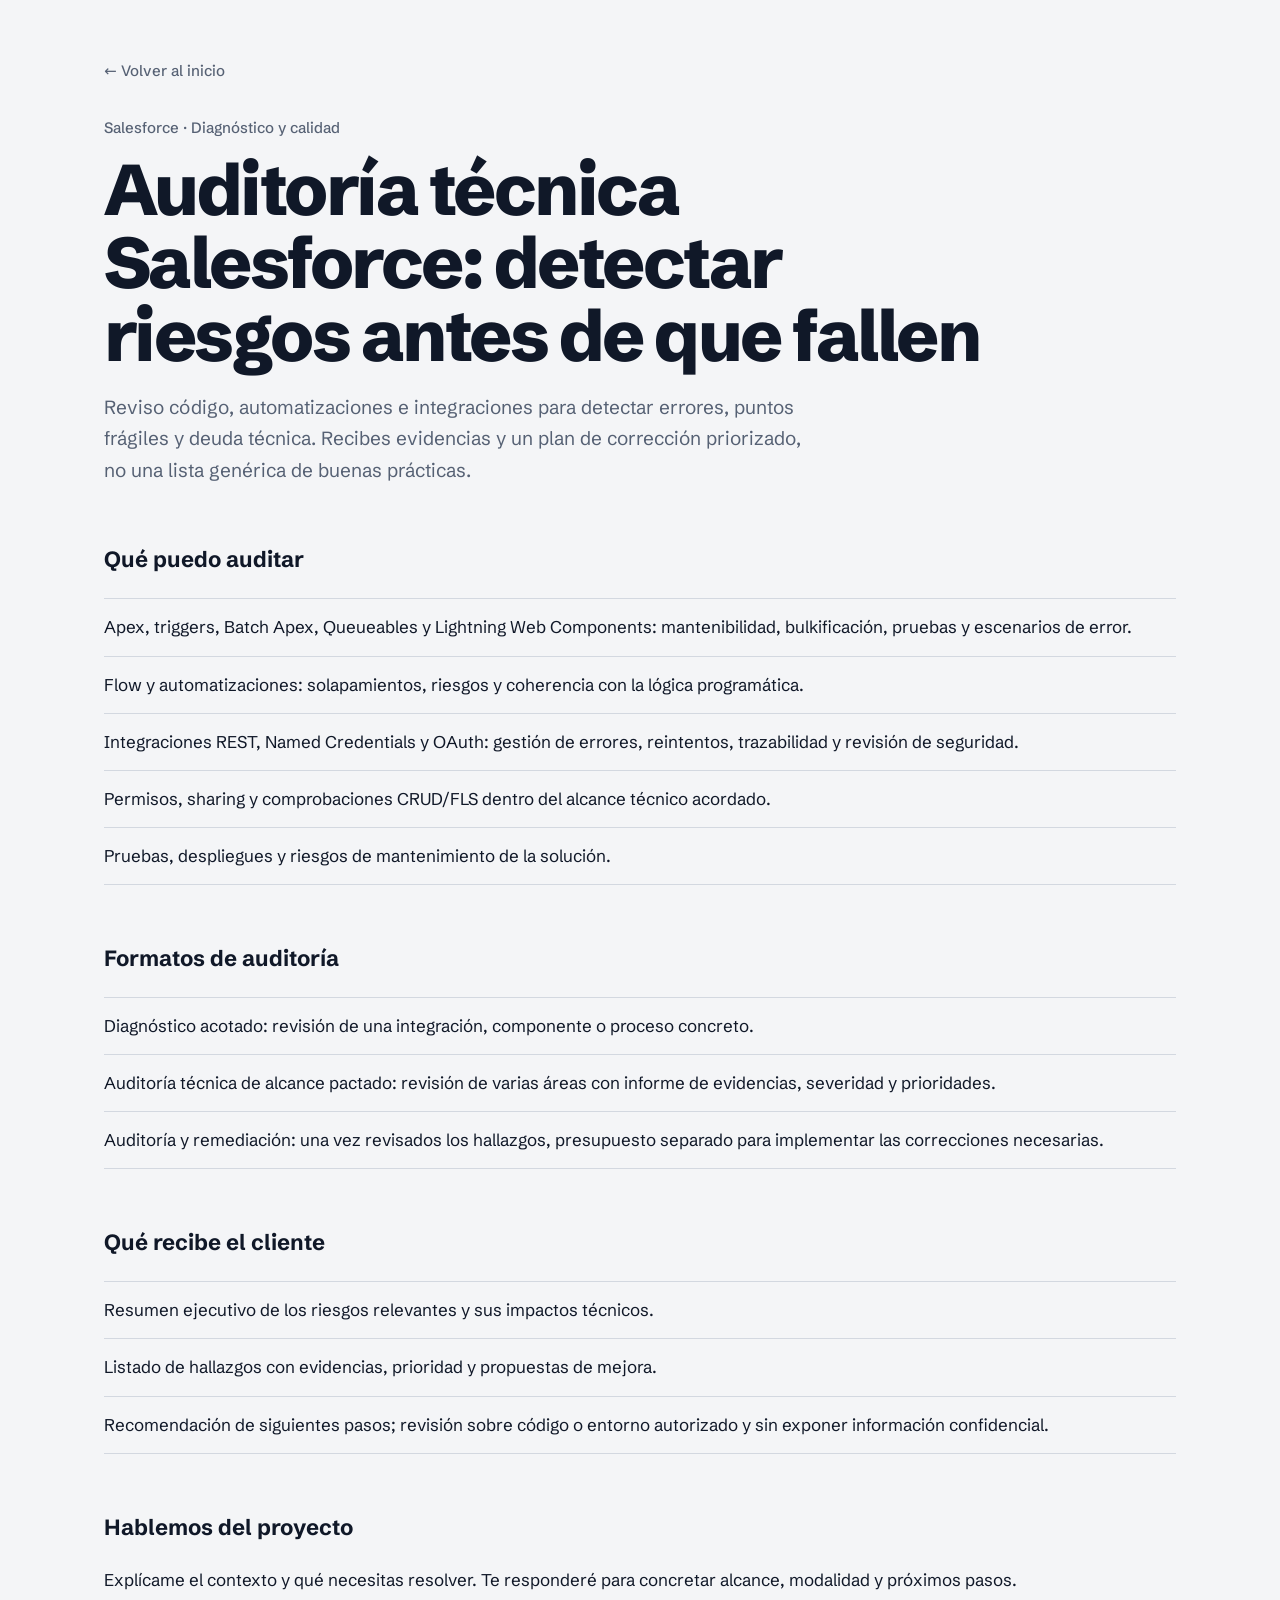
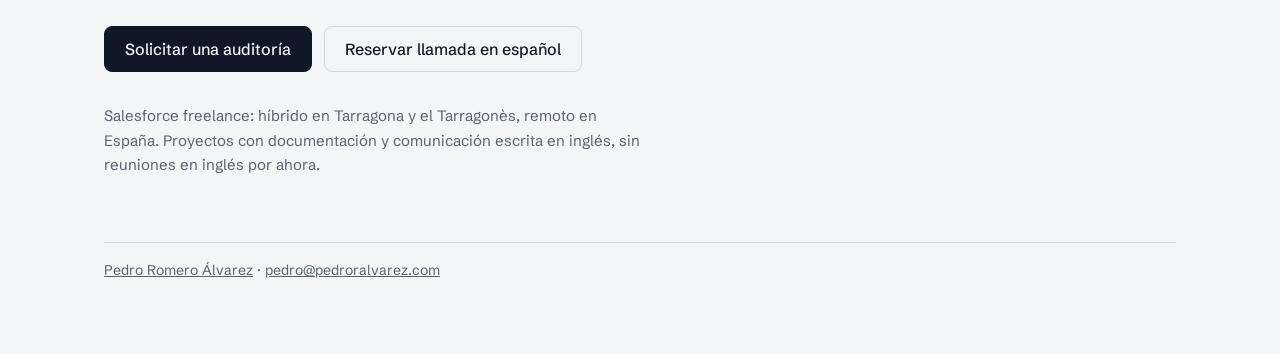
==== public/auditoria-salesforce/index.html @ 7eb6f115 "seo: add targeted service page auditoria-salesforce/" ====
<!doctype html>
<html lang="es">
<head>
  <meta charset="utf-8" />
  <meta name="viewport" content="width=device-width, initial-scale=1" />
  <title>Auditoría técnica Salesforce | Apex, Flow e integraciones | Pedro Romero</title>
  <meta name="description" content="Auditorías técnicas de Salesforce: Apex, LWC, Flow, integraciones, permisos, pruebas y deuda técnica. Informe priorizado y plan de mejora." />
  <meta name="theme-color" content="#f4f5f7" />
  <link rel="icon" href="/favicon.svg" type="image/svg+xml" />
  <link rel="canonical" href="https://www.pedroralvarez.com/auditoria-salesforce/" />
  <meta property="og:type" content="website" />
  <meta property="og:locale" content="es_ES" />
  <meta property="og:title" content="Auditoría técnica Salesforce | Apex, Flow e integraciones | Pedro Romero" />
  <meta property="og:description" content="Auditorías técnicas de Salesforce: Apex, LWC, Flow, integraciones, permisos, pruebas y deuda técnica. Informe priorizado y plan de mejora." />
  <meta property="og:url" content="https://www.pedroralvarez.com/auditoria-salesforce/" />
  <meta property="og:image" content="https://www.pedroralvarez.com/og.png" />
  <meta name="twitter:card" content="summary_large_image" />
  <script type="application/ld+json">
    {"@context":"https://schema.org","@type":"BreadcrumbList","itemListElement":[{"@type":"ListItem","position":1,"name":"Inicio","item":"https://www.pedroralvarez.com/"},{"@type":"ListItem","position":2,"name":"Auditoría técnica Salesforce: detectar riesgos antes de que fallen","item":"https://www.pedroralvarez.com/auditoria-salesforce/"}]}
  </script>
  <script src="../theme.js"></script>
  <link rel="stylesheet" href="../styles.css" />
  <link rel="stylesheet" href="../caso/caso.css" />
</head>
<body>
<a class="skip" href="#main">Saltar al contenido</a>
<main id="main" class="wrap caso" tabindex="-1">
  <a class="caso-back" href="/">← Volver al inicio</a>
  <p class="eyebrow">Salesforce · Diagnóstico y calidad</p>
  <h1>Auditoría técnica Salesforce: detectar riesgos antes de que fallen</h1>
  <p class="lead">Reviso código, automatizaciones e integraciones para detectar errores, puntos frágiles y deuda técnica. Recibes evidencias y un plan de corrección priorizado, no una lista genérica de buenas prácticas.</p>
  <section>
    <h2>Qué puedo auditar</h2>
    <ul>
      <li>Apex, triggers, Batch Apex, Queueables y Lightning Web Components: mantenibilidad, bulkificación, pruebas y escenarios de error.</li>
      <li>Flow y automatizaciones: solapamientos, riesgos y coherencia con la lógica programática.</li>
      <li>Integraciones REST, Named Credentials y OAuth: gestión de errores, reintentos, trazabilidad y revisión de seguridad.</li>
      <li>Permisos, sharing y comprobaciones CRUD/FLS dentro del alcance técnico acordado.</li>
      <li>Pruebas, despliegues y riesgos de mantenimiento de la solución.</li>
    </ul>
  </section>
  <section>
    <h2>Formatos de auditoría</h2>
    <ul>
      <li>Diagnóstico acotado: revisión de una integración, componente o proceso concreto.</li>
      <li>Auditoría técnica de alcance pactado: revisión de varias áreas con informe de evidencias, severidad y prioridades.</li>
      <li>Auditoría y remediación: una vez revisados los hallazgos, presupuesto separado para implementar las correcciones necesarias.</li>
    </ul>
  </section>
  <section>
    <h2>Qué recibe el cliente</h2>
    <ul>
      <li>Resumen ejecutivo de los riesgos relevantes y sus impactos técnicos.</li>
      <li>Listado de hallazgos con evidencias, prioridad y propuestas de mejora.</li>
      <li>Recomendación de siguientes pasos; revisión sobre código o entorno autorizado y sin exponer información confidencial.</li>
    </ul>
  </section>
  <section>
    <h2>Hablemos del proyecto</h2>
    <p>Explícame el contexto y qué necesitas resolver. Te responderé para concretar alcance, modalidad y próximos pasos.</p>
    <div class="actions">
      <a class="btn btn-primary" href="mailto:pedro@pedroralvarez.com?subject=Solicitar%20una%20auditor%C3%ADa">Solicitar una auditoría</a>
      <a class="btn btn-quiet" href="https://cal.com/pedro-romero-alvarez/30min" rel="noopener noreferrer">Reservar llamada en español</a>
    </div>
    <p class="contact-note">Salesforce freelance: híbrido en Tarragona y el Tarragonès, remoto en España. Proyectos con documentación y comunicación escrita en inglés, sin reuniones en inglés por ahora.</p>
  </section>
  <footer><a href="/">Pedro Romero Álvarez</a> · <a href="mailto:pedro@pedroralvarez.com">pedro@pedroralvarez.com</a></footer>
</main>
</body>
</html>
---- public/styles.css ----
@font-face { font-family: 'Schibsted Grotesk'; font-weight: 400; font-display: swap; src: url(assets/fonts/schibsted-grotesk-latin-400-normal.woff2) format('woff2'); }
@font-face { font-family: 'Schibsted Grotesk'; font-weight: 500; font-display: swap; src: url(assets/fonts/schibsted-grotesk-latin-500-normal.woff2) format('woff2'); }
@font-face { font-family: 'Schibsted Grotesk'; font-weight: 700; font-display: swap; src: url(assets/fonts/schibsted-grotesk-latin-700-normal.woff2) format('woff2'); }
@font-face { font-family: 'Schibsted Grotesk'; font-weight: 800; font-display: swap; src: url(assets/fonts/schibsted-grotesk-latin-800-normal.woff2) format('woff2'); }
@font-face { font-family: 'IBM Plex Mono'; font-weight: 400; font-display: swap; src: url(assets/fonts/ibm-plex-mono-latin-400-normal.woff2) format('woff2'); }
@font-face { font-family: 'IBM Plex Mono'; font-weight: 500; font-display: swap; src: url(assets/fonts/ibm-plex-mono-latin-500-normal.woff2) format('woff2'); }
@font-face { font-family: 'Newsreader'; font-style: italic; font-weight: 400; font-display: swap; src: url(assets/fonts/newsreader-latin-400-italic.woff2) format('woff2'); }

/* Casi todo es tinta sobre papel. El color solo aparece como estado: verde resuelto, ámbar en curso, rojo fallo.
   Los registros son paneles oscuros porque son instrumentos, no decoración. La serif cursiva es la voz de Pedro.
   La mono solo aparece donde hay código o registros. Lo que se mueve explica algo. */
:root {
  color-scheme: only light;
  --paper: #f4f5f7;
  --paper-tint: #e9ecf1;
  --surface: #fcfcfd;
  --ink: #101828;
  --ink-soft: #2a3550;
  --graphite: #566174;
  --rule: #d3d8e0;
  --accent: #101828;
  --on-accent: #f4f5f7;
  --ok-ink: #0b7a53;
  --retry-ink: #946200;
  --fault-ink: #c0392b;
  --warm: #ff8a5b;
  --ok: #3fbf8f;
  --retry: #e0a03a;
  --fault: #ef6b5b;
  --log-bg: #0d1117;
  --log-ink: #d9dee5;
  --log-dim: #7d8794;
  --log-rule: #262c35;
  --log-edge: #0d1117;
  --display: 'Schibsted Grotesk', system-ui, sans-serif;
  --mono: 'IBM Plex Mono', ui-monospace, monospace;
  --voz: 'Newsreader', Georgia, serif;
  --ease: cubic-bezier(.2, .7, .2, 1);
  --max: 1120px;
}
/* Modo oscuro: solo si la persona lo elige con el botón (data-theme lo fija theme.js antes de pintar). El claro es el de siempre. */
:root[data-theme="dark"] {
  color-scheme: dark;
  --paper: #141618;
  --paper-tint: #1a1d20;
  --surface: #1c1f23;
  --ink: #eceef1;
  --ink-soft: #cfd3d9;
  --graphite: #a0a7b1;
  --rule: #2e3238;
  --accent: #eceef1;
  --on-accent: #141618;
  --ok-ink: #3fbf8f;
  --retry-ink: #e0a03a;
  --fault-ink: #ef6b5b;
  --log-bg: #0b0c0e;
  --log-edge: #2e3238;
}

/* Bloque invertido: mismas variables, valores cruzados */
.invert { --paper: #101828; --surface: #101828; --ink: #f4f5f7; --ink-soft: #d3d8e0; --graphite: #a9b2c0; --rule: #2a3550; --accent: #f4f5f7; --on-accent: #101828; background: var(--paper); color: var(--ink); }
:root[data-theme="dark"] .invert { --paper: #1f2328; --surface: #1f2328; --rule: #363b42; }

@view-transition { navigation: auto; }

* { box-sizing: border-box; }
html { scroll-behavior: smooth; scroll-padding-top: 72px; }
body { margin: 0; background: var(--paper); color: var(--ink); font: 400 1.0625rem/1.65 var(--display); -webkit-font-smoothing: antialiased; }
img { max-width: 100%; display: block; }
a { color: inherit; }
h1, h2, h3, h4 { margin: 0; font-weight: 700; text-wrap: balance; }
p { margin: 0; text-wrap: pretty; }
::selection { background: var(--accent); color: var(--on-accent); }
.skip { position: absolute; left: 16px; top: -64px; z-index: 20; padding: 10px 16px; border-radius: 8px; background: var(--accent); color: var(--on-accent); font-weight: 500; text-decoration: none; transition: top .2s ease; }
.skip:focus { top: 12px; }
main:focus { outline: none; }
:focus-visible { outline: 2px solid var(--accent); outline-offset: 3px; border-radius: 4px; }
.wrap { max-width: var(--max); margin: 0 auto; padding: 0 24px; }
.voz { font-family: var(--voz); font-style: italic; font-weight: 400; letter-spacing: -0.01em; }

/* Cabecera */
.top { position: sticky; top: 0; z-index: 10; background: color-mix(in srgb, var(--paper) 88%, transparent); backdrop-filter: blur(12px); border-bottom: 1px solid var(--rule); }
.top-inner { display: flex; align-items: center; gap: 12px; height: 64px; position: relative; scroll-target-group: auto; }
.brand { margin-right: auto; }
.theme-toggle { display: inline-grid; place-items: center; width: 36px; height: 36px; padding: 0; border: 1px solid var(--rule); border-radius: 8px; background: none; color: var(--ink); cursor: pointer; transition: border-color .2s ease; }
.theme-toggle:hover { border-color: var(--ink); }
.theme-toggle svg { width: 18px; height: 18px; }
.theme-toggle .moon, [data-theme-now="dark"] .theme-toggle .sun { display: block; }
.theme-toggle .sun, [data-theme-now="dark"] .theme-toggle .moon { display: none; }
.brand { font-weight: 800; letter-spacing: -0.02em; text-decoration: none; font-size: 1.125rem; }
.menu-toggle { font: 500 .875rem var(--display); background: none; border: 1px solid var(--rule); border-radius: 6px; padding: 6px 12px; color: var(--ink); cursor: pointer; }
.nav { display: none; }
.nav.open { display: flex; flex-direction: column; position: absolute; top: 64px; left: 16px; right: 16px; padding: 8px 16px; background: var(--paper); border: 1px solid var(--rule); border-radius: 8px; transition: opacity .2s ease, translate .2s ease; }
@starting-style { .nav.open { opacity: 0; translate: 0 -8px; } }
.nav a { padding: 12px 0; text-decoration: none; color: var(--graphite); font-size: .9375rem; transition: color .2s ease; }
.nav a:hover, .nav a:target-current { color: var(--ink); }
.nav a.nav-cta { color: var(--ink); font-weight: 500; }
@media (min-width: 860px) {
  .menu-toggle { display: none; }
  .nav { order: 1; }
  .theme-toggle { order: 2; }
  .nav, .nav.open { display: flex; flex-direction: row; gap: 32px; position: static; padding: 0; border: 0; background: none; }
  .nav a { padding: 0; position: relative; }
  .nav a::after { content: ''; position: absolute; left: 0; right: 0; bottom: -6px; height: 2px; background: var(--accent); transform: scaleX(0); transform-origin: left; transition: transform .25s var(--ease); }
  .nav a:hover::after, .nav a:focus-visible::after, .nav a:target-current::after { transform: scaleX(1); }
  .nav { align-items: center; }
  .nav a.nav-cta { padding: 8px 14px; border-radius: 8px; background: var(--accent); color: var(--on-accent); transition: background-color .2s ease; }
  .nav a.nav-cta:hover { background: var(--ink-soft); }
  .nav a.nav-cta::after { display: none; }
}

/* Hero */
.hero { padding: 88px 0 48px; }
.hero-grid { display: grid; gap: 48px; align-items: center; }
@media (min-width: 960px) { .hero-grid { grid-template-columns: 1.05fr 1fr; gap: 64px; } }
h1 { font-size: clamp(2.5rem, 5.6vw, 4.5rem); line-height: 1.02; letter-spacing: -0.035em; font-weight: 800; }
/* El subrayado ondulado es el de un error. Nace rojo y pasa a verde cuando el registro de al lado se recupera. */
h1 .voz { display: inline-block; font-size: 1.06em; text-decoration: underline wavy var(--ok-ink); text-decoration-thickness: .055em; text-underline-offset: .14em; text-decoration-skip-ink: none; animation: mend .6s ease 3.5s both; }
@keyframes mend { from { text-decoration-color: var(--fault-ink); } }
.hero-intro { display: flex; gap: 16px; align-items: center; margin-top: 24px; }
.hero-photo { flex: none; width: 76px; height: 76px; border-radius: 50%; object-fit: cover; object-position: 50% 22%; }
.hero-intro .lead { margin-top: 0; }
@media (max-width: 480px) { .hero-intro { flex-direction: column; align-items: flex-start; } }
.lead { margin-top: 24px; max-width: 46ch; font-size: 1.1875rem; color: var(--graphite); }
.actions { display: flex; flex-wrap: wrap; gap: 12px; margin-top: 32px; }
.btn { display: inline-flex; align-items: center; padding: 12px 20px; border-radius: 8px; font: 500 1rem var(--display); text-decoration: none; cursor: pointer; border: 1px solid var(--rule); background: none; color: var(--ink); transition: background-color .2s ease, border-color .2s ease, color .2s ease, transform .15s ease; }
.btn:active { transform: scale(.97); }
.btn-primary { background: var(--accent); border-color: var(--accent); color: var(--on-accent); }
.btn-primary:hover { background: var(--ink-soft); border-color: var(--ink-soft); }
.btn-quiet:hover { border-color: var(--ink); }
.hero-links { margin-top: 16px; color: var(--graphite); font-size: .9375rem; }
.hero-links a { color: var(--ink); text-underline-offset: 4px; }
.hero-links a:hover { text-decoration-thickness: 2px; }
.disponibilidad { margin-top: 24px; font-size: .9375rem; color: var(--ink); }
.hero-meta { margin-top: 64px; padding-top: 16px; border-top: 1px solid var(--rule); font-size: .875rem; color: var(--graphite); }

/* Registro (elemento firma) */
.log { margin: 0; background: var(--log-bg); color: var(--log-ink); border: 1px solid var(--log-edge); border-radius: 12px; font: 400 .8125rem/1.5 var(--mono); overflow: hidden; }
.log-head { display: flex; justify-content: space-between; padding: 12px 16px; border-bottom: 1px solid var(--log-rule); color: var(--log-dim); }
.log-lines { list-style: none; margin: 0; padding: 16px; display: grid; gap: 8px; }
.log-lines::after { content: ''; width: .6em; height: 1.1em; margin-left: 8px; background: var(--log-dim); animation: blink 1s steps(1) infinite; }
.log-lines li { position: relative; display: grid; grid-template-columns: auto 1fr auto; column-gap: 12px; row-gap: 2px; padding: 8px; border-radius: 6px; }
.log-lines li:nth-child(2) { --i: 1; }
.log-lines li:nth-child(3) { --i: 2; }
.log-lines li:nth-child(4) { --i: 3; }
.log-lines li:nth-child(5) { --i: 4; }
.log-lines li:nth-child(6) { --i: 5; }
.log-lines li:nth-child(7) { --i: 6; }
.log-lines li:nth-child(8) { --i: 7; }
.log-lines li::before { content: ''; position: absolute; inset: 0; border-radius: 6px; opacity: 0; pointer-events: none; }
.log-lines .f-ok::before { background: color-mix(in srgb, var(--ok) 16%, transparent); }
.log-lines .f-fault::before { background: color-mix(in srgb, var(--fault) 16%, transparent); }
.log-lines .f-ok { box-shadow: inset 2px 0 var(--ok); }
.log-lines .f-fault { box-shadow: inset 2px 0 var(--fault); }
.log-lines time { color: var(--log-dim); }
.log-lines code { font: inherit; overflow: hidden; text-overflow: ellipsis; white-space: nowrap; }
.log-lines b { font-weight: 500; }
.log-lines span { grid-column: 2 / -1; color: var(--log-dim); }
.log-lines .log-sep { display: block; padding: 8px 8px 0; color: var(--log-ink); font-weight: 500; }
.log-lines .log-sep:not(:first-child) { margin-top: 8px; padding-top: 16px; border-top: 1px solid var(--log-rule); border-radius: 0; }
.s2 { color: var(--ok); }
.s3 { color: var(--retry); }
.s5 { color: var(--fault); }
@keyframes line { from { opacity: 0; translate: 0 6px; } }
@keyframes flash { from { opacity: 1; } to { opacity: 0; } }
@keyframes blink { 50%, 100% { opacity: 0; } }

/* Registro del hero: las líneas entran al cargar. Tras la primera pulsación el JS marca la lista como viva y solo se anima la línea nueva. */
#registro li { view-transition-name: match-element; view-transition-class: logline; animation: line .45s var(--ease) both; animation-delay: calc(400ms + var(--i, 0) * 700ms); }
#registro .f-ok::before, #registro .f-fault::before { animation: flash .65s ease-out both; animation-delay: calc(400ms + var(--i, 0) * 700ms); }
#registro.live li, #registro.live li::before { animation: none; }
#registro.live .fresh::before { animation: flash .65s ease-out both; }
#registro.live.no-vt .fresh { animation: line .45s var(--ease) both; }
::view-transition-group(.logline) { animation-duration: .35s; animation-timing-function: var(--ease); }
.log-foot { display: grid; gap: 12px; padding: 14px 16px 16px; border-top: 1px solid var(--log-rule); }
.log-tally { color: var(--log-dim); }
.log-tally b { display: inline-block; color: var(--log-ink); font-weight: 500; }
.log-tally b.bump { animation: bump .35s var(--ease); }
@keyframes bump { 40% { transform: scale(1.5); } }
.log-actions { display: flex; flex-wrap: wrap; gap: 8px; }
.log-btn { font: 500 .8125rem var(--mono); color: var(--log-ink); background: color-mix(in srgb, var(--log-ink) 6%, transparent); border: 1px solid var(--log-rule); border-radius: 6px; padding: 8px 12px; cursor: pointer; transition: border-color .2s ease, background-color .2s ease, transform .15s ease; }
.log-btn::before { content: '\25B8'; margin-right: 8px; color: var(--ok); }
.log-btn-fault::before { color: var(--fault); }
.log-btn:hover { border-color: var(--log-dim); background: color-mix(in srgb, var(--log-ink) 10%, transparent); }
.log-btn:active { transform: scale(.97); }
.log-btn[aria-disabled='true'] { opacity: .5; cursor: progress; }
.log-hint { color: var(--log-dim); font-size: .75rem; }

/* Bloques */
.block { padding: 96px 0; }
.block-tint { background: var(--paper-tint); }
.block-head { display: flex; flex-wrap: wrap; justify-content: space-between; align-items: baseline; gap: 16px; margin-bottom: 40px; }
.block-head .say { margin-bottom: 0; }
.say { font-size: clamp(1.875rem, 4vw, 3rem); line-height: 1.08; letter-spacing: -0.03em; font-weight: 800; margin-bottom: 40px; max-width: 24ch; }
h3 { font-size: 1.5rem; line-height: 1.2; letter-spacing: -0.02em; }

/* Servicios desplegables */
.svc-list { display: grid; gap: 12px; }
.svc { border: 1px solid var(--rule); border-radius: 12px; background: var(--surface); transition: border-color .25s ease; }
.svc[open] { border-color: var(--ink); }
.svc summary { list-style: none; cursor: pointer; display: grid; grid-template-columns: 1fr auto; gap: 4px 16px; align-items: baseline; padding: 20px 24px; font-weight: 700; font-size: 1.125rem; border-radius: 12px; }
.svc summary span { grid-column: 1; justify-self: start; }
.svc summary::-webkit-details-marker { display: none; }
.svc summary::after { content: '+'; grid-column: 2; grid-row: 1; font: 500 1.25rem var(--mono); color: var(--accent); transition: transform .25s var(--ease); }
.svc[open] summary::after { transform: rotate(45deg); }
.svc-sub { font-size: .9375rem; font-weight: 400; color: var(--graphite); }
.svc-body { padding: 0 24px 20px; display: grid; gap: 12px; }
.svc[open] .svc-body { animation: unfold .35s var(--ease) both; }
@keyframes unfold { from { opacity: 0; transform: translateY(-6px); } }
.svc-body p { max-width: 65ch; color: var(--graphite); }
.svc-body strong { color: var(--ink); }
.svc-body p:last-child { padding-left: 12px; border-left: 2px solid var(--ink); }
.svc summary .tag-soon { font-size: .8125rem; font-weight: 500; color: var(--retry-ink); border: 1px solid currentColor; border-radius: 999px; padding: 1px 10px; }

/* Trabajo: dos proyectos, cada uno con sus problemas */
.proj + .proj { margin-top: 72px; }
.proj-head { display: grid; gap: 12px; max-width: 68ch; margin-bottom: 24px; }
.proj-head h3 { font-size: clamp(1.5rem, 2.6vw, 1.875rem); }
.proj-head p { color: var(--graphite); }
.proj-steps { margin: 0; padding-left: 1.4em; display: grid; gap: 6px; color: var(--ink); }
.proj-steps li::marker { font-weight: 700; }
.case { display: grid; gap: 16px; padding: 32px 0; border-top: 1px solid var(--rule); }
.case:last-child { border-bottom: 1px solid var(--rule); }
@media (min-width: 860px) { .case { grid-template-columns: 240px 1fr; gap: 48px; } }
.case-tag { font: 400 .8125rem/1.6 var(--mono); color: var(--graphite); padding-top: 4px; }
.case-intro { margin-top: 8px; color: var(--graphite); max-width: 68ch; }
.case h4 { font-size: 1.3125rem; line-height: 1.25; letter-spacing: -0.015em; }
.case-steps { display: grid; gap: 16px; margin: 20px 0 0; }
@media (min-width: 860px) { .case-steps { grid-template-columns: repeat(3, 1fr); gap: 32px; } }
.case-steps dt { font-size: .875rem; font-weight: 500; color: var(--graphite); margin-bottom: 4px; }
.case-steps dd { margin: 0; font-size: 1rem; }
.case-steps div:last-child dd { color: var(--ok-ink); font-weight: 500; }

/* Antes y después de cada caso: un <details> nativo. Al abrirlo, el registro se reproduce línea a línea solo con CSS. */
.replay { margin-top: 24px; }
.replay summary { list-style: none; display: inline-flex; align-items: center; gap: 10px; cursor: pointer; padding: 8px 14px; border: 1px solid var(--rule); border-radius: 8px; font-size: .9375rem; font-weight: 500; transition: border-color .2s ease; }
.replay summary::-webkit-details-marker { display: none; }
.replay summary::before { content: '\25B8'; font: 400 .8125rem var(--mono); color: var(--accent); transition: transform .25s var(--ease); }
.replay[open] summary::before { transform: rotate(90deg); }
.replay summary:hover { border-color: var(--ink); }
.replay .log { margin-top: 16px; max-width: 640px; }
.replay .log-lines code { white-space: normal; }
.replay[open] .log-lines li { animation: line .45s var(--ease) both; animation-delay: calc(150ms + var(--i, 0) * 450ms); }
.replay[open] .f-ok::before, .replay[open] .f-fault::before { animation: flash .65s ease-out both; animation-delay: calc(150ms + var(--i, 0) * 450ms); }

/* Cómo trabajo */
.rules { display: grid; gap: 32px 48px; }
@media (min-width: 760px) { .rules { grid-template-columns: repeat(2, 1fr); } }
.rule { padding-top: 20px; border-top: 1px solid var(--rule); display: grid; gap: 8px; align-content: start; }
.rule h3 { font-size: 1.25rem; }
.rule p { color: var(--graphite); max-width: 48ch; }

/* Método: cada paso acaba en algo que el cliente recibe */
.method { list-style: none; margin: 0; padding: 0; counter-reset: paso; }
.step { counter-increment: paso; display: grid; grid-template-columns: 2.25rem 1fr; gap: 6px 16px; padding: 24px 0; border-top: 1px solid var(--rule); }
.step:last-child { border-bottom: 1px solid var(--rule); }
.step::before { content: counter(paso); grid-row: 1 / span 3; font-size: 1.5rem; font-weight: 800; line-height: 1.2; }
.step h3 { font-size: 1.25rem; }
.step p { color: var(--graphite); max-width: 60ch; }
.step .step-out { color: var(--ink); }
.step .step-out b { color: var(--ok-ink); font-weight: 700; }
@media (min-width: 860px) {
  .step { grid-template-columns: 2.5rem minmax(0, 1fr) minmax(0, 1fr); column-gap: 32px; }
  .step::before { grid-row: 1 / span 2; }
  .step h3 { grid-column: 2; }
  .step p { grid-column: 2; }
  .step .step-out { grid-column: 3; grid-row: 1 / span 2; align-self: center; padding-left: 16px; border-left: 2px solid var(--ok-ink); }
}

/* Portfolio */
.filters { display: flex; gap: 8px; }
.chip { font: 500 .875rem var(--display); padding: 6px 14px; border-radius: 999px; border: 1px solid var(--rule); background: none; color: var(--graphite); cursor: pointer; transition: color .2s ease, border-color .2s ease, background-color .2s ease; }
.chip:hover { color: var(--ink); border-color: var(--ink); }
.chip.is-active { background: var(--accent); color: var(--on-accent); border-color: var(--accent); }
.projects { display: grid; }
.project { display: grid; gap: 12px; padding: 32px 0; border-top: 1px solid var(--rule); view-transition-name: match-element; }
.project:last-child { border-bottom: 1px solid var(--rule); }
@media (min-width: 860px) {
  .project { grid-template-columns: 240px 1fr; column-gap: 48px; }
  .project > * { grid-column: 2; }
  .project .project-state { grid-column: 1; grid-row: 1 / span 6; padding-top: 4px; }
}
.project[hidden] { display: none; }
.project p { color: var(--graphite); max-width: 64ch; }
.project .project-state { font-size: .875rem; font-weight: 500; color: var(--retry-ink); }
.project .project-state.is-live { color: var(--ok-ink); }
.vt-candidaturas { view-transition-name: caso-candidaturas; }
.stack { font: 400 .8125rem var(--mono); margin-top: 8px; }
.links { display: flex; flex-wrap: wrap; gap: 16px; margin-top: 4px; }
.project .links a { color: var(--ink); font-weight: 500; text-underline-offset: 4px; }
.project .links a:hover { text-decoration-thickness: 2px; }
.project-shot { width: 100%; max-width: 520px; height: auto; border: 1px solid var(--rule); border-radius: 8px; }
::view-transition-group(*) { animation-duration: .3s; }

/* Sobre mí: registro personal, tono cálido */
.about { display: grid; gap: 48px; align-items: start; }
@media (min-width: 860px) { .about { grid-template-columns: 360px 1fr; gap: 64px; } }
.about-side { display: grid; gap: 24px; max-width: 360px; }
.about-photo { width: 100%; height: auto; aspect-ratio: 4 / 5; object-fit: cover; border-radius: 12px; }
.log-warm { border-color: color-mix(in srgb, var(--warm) 30%, var(--log-rule)); }
.log-warm .log-head span:first-child { color: var(--warm); }
.now-lines { list-style: none; margin: 0; padding: 16px; display: grid; gap: 10px; }
.now-lines li { display: grid; grid-template-columns: 6.5em 1fr; gap: 12px; }
.now-lines .k { color: var(--warm); }
.about-text { max-width: 60ch; display: grid; gap: 16px; }
.about-lead { font-size: clamp(1.75rem, 3.2vw, 2.5rem); line-height: 1.15; margin-bottom: 8px; }
.about-text > p { color: var(--graphite); }
.experiencia { margin-top: 32px; }
.experiencia h3 { font-size: 1rem; font-weight: 500; letter-spacing: 0; color: var(--graphite); margin-bottom: 12px; }
.experiencia ul { list-style: none; margin: 0; padding: 0; border-top: 1px solid var(--rule); }
.experiencia li { padding: 14px 0; border-bottom: 1px solid var(--rule); display: grid; gap: 4px; }
.experiencia li span { color: var(--graphite); font-size: .9375rem; }

/* Certificaciones, dentro de Sobre mí */
.certs-block { margin-top: 32px; }
.certs-block h3 { font-size: 1rem; font-weight: 500; letter-spacing: 0; color: var(--graphite); margin-bottom: 12px; }
.certs { list-style: none; margin: 0; padding: 0; display: grid; gap: 0 48px; }
@media (min-width: 760px) { .certs { grid-template-columns: repeat(2, 1fr); } }
.certs li { padding: 12px 0; border-bottom: 1px solid var(--rule); font-weight: 500; }
.certs .cert-main { grid-column: 1 / -1; font-size: clamp(1.25rem, 2.2vw, 1.5rem); font-weight: 700; letter-spacing: -0.02em; padding: 0 0 16px; border-bottom: 2px solid var(--accent); }

/* Contacto */
.contact-mail { display: inline-block; font-size: clamp(1.25rem, 6.2vw, 4.5rem); font-weight: 800; letter-spacing: -0.035em; line-height: 1.05; text-decoration: none; overflow-wrap: anywhere; background: linear-gradient(var(--accent), var(--accent)) 0 100% / 0 3px no-repeat; transition: background-size .35s ease; }
.contact-mail:hover { background-size: 100% 3px; }
.steps { list-style: none; margin: 56px 0 0; padding: 0; display: grid; gap: 24px; counter-reset: paso; }
@media (min-width: 760px) { .steps { grid-template-columns: repeat(3, 1fr); gap: 32px; } }
.steps li { counter-increment: paso; padding-top: 16px; border-top: 1px solid var(--rule); color: var(--graphite); }
.steps li::before { content: counter(paso) '.'; display: block; margin-bottom: 8px; font-weight: 700; color: var(--ink); }
.contact-note { margin-top: 32px; color: var(--graphite); max-width: 60ch; font-size: .9375rem; }

.foot { padding: 32px 0; border-top: 1px solid var(--rule); font-size: .875rem; color: var(--graphite); }
.foot-inner { display: flex; flex-wrap: wrap; gap: 8px 24px; justify-content: space-between; }
.foot-links { display: flex; gap: 16px; }
.foot a:hover { color: var(--ink); }

/* Página 404 */
.notfound { min-height: 100vh; display: grid; align-content: center; gap: 24px; padding-top: 48px; padding-bottom: 48px; }
.notfound .log { max-width: 520px; }
.notfound .lead { margin-top: 0; }
.notfound .actions { margin-top: 8px; }

@media (prefers-reduced-motion: reduce) {
  html { scroll-behavior: auto; }
  *, ::before, ::after { animation: none !important; transition: none !important; }
  ::view-transition-group(*), ::view-transition-old(*), ::view-transition-new(*) { animation: none !important; }
}
@media (prefers-reduced-motion: reduce) { @view-transition { navigation: none; } }
---- public/caso/caso.css ----
/* Estilos de las páginas de caso. Van en fichero porque la CSP no admite <style> en línea. */
.caso { padding-top: 56px; padding-bottom: 72px; }
.caso-back { font-size: .9375rem; font-weight: 500; color: var(--graphite); text-decoration: none; }
.caso-back:hover { color: var(--accent); }
.caso .eyebrow { font-size: .9375rem; font-weight: 500; color: var(--graphite); margin: 32px 0 12px; }
.caso h1 { margin-bottom: 20px; }
.caso .lead { font-size: 1.1875rem; color: var(--graphite); max-width: 60ch; margin: 0 0 8px; }
.caso h2 { font-size: 1.375rem; margin: 56px 0 20px; }
.caso figure { margin: 32px 0 0; }
.caso figure img { display: block; width: 100%; height: auto; border: 1px solid var(--rule); border-radius: 8px; background: var(--paper-tint); }
.caso figcaption { font-size: .9375rem; color: var(--graphite); margin-top: 10px; max-width: 65ch; }
.caso ol { list-style: none; margin: 0; padding: 0; counter-reset: paso; border-top: 1px solid var(--rule); }
.caso ol > li { counter-increment: paso; display: grid; grid-template-columns: 40px minmax(0, 1fr); gap: 0 16px; padding: 28px 0; border-bottom: 1px solid var(--rule); }
.caso ol > li::before { content: counter(paso) '.'; font-weight: 700; color: var(--ink); padding-top: 4px; }
.caso ol h3 { font-size: 1.125rem; margin-bottom: 8px; }
.caso ol p { margin: 0 0 14px; max-width: 65ch; }
.caso ol figure { margin: 16px 0 0; }
.caso ol figure img { border-radius: 6px; }
.caso ul { margin: 0; padding: 0; list-style: none; border-top: 1px solid var(--rule); }
.caso ul li { padding: 14px 0; border-bottom: 1px solid var(--rule); }
.caso ul strong { font-weight: 700; }
.caso ul span { color: var(--graphite); }
.caso .decisiones p { border-left: 2px solid var(--ok); padding-left: 16px; margin: 0 0 16px; max-width: 65ch; }
.caso code { font: .9em var(--mono); overflow-wrap: anywhere; }
.caso .repo { font: 500 .9375rem var(--mono); color: var(--accent); overflow-wrap: anywhere; }
.caso .estado { font: 500 .8125rem var(--mono); }
.caso table { width: 100%; border-collapse: collapse; font-size: .9375rem; margin: 16px 0 0; }
.caso th, .caso td { text-align: left; padding: 10px 8px; border-bottom: 1px solid var(--rule); vertical-align: top; }
.caso th { font-size: .875rem; font-weight: 500; color: var(--graphite); }
.caso .hallazgo { padding: 20px 0; border-bottom: 1px solid var(--rule); }
.caso .hallazgo h3 { font-size: 1.0625rem; margin: 0 0 8px; }
.caso .hallazgo p { margin: 0 0 8px; max-width: 65ch; }
.caso .hallazgo .meta { font: .8125rem var(--mono); color: var(--graphite); }
.caso .tabla-wrap { overflow-x: auto; }
.caso footer { margin-top: 64px; padding-top: 16px; border-top: 1px solid var(--rule); font-size: .875rem; color: var(--graphite); }
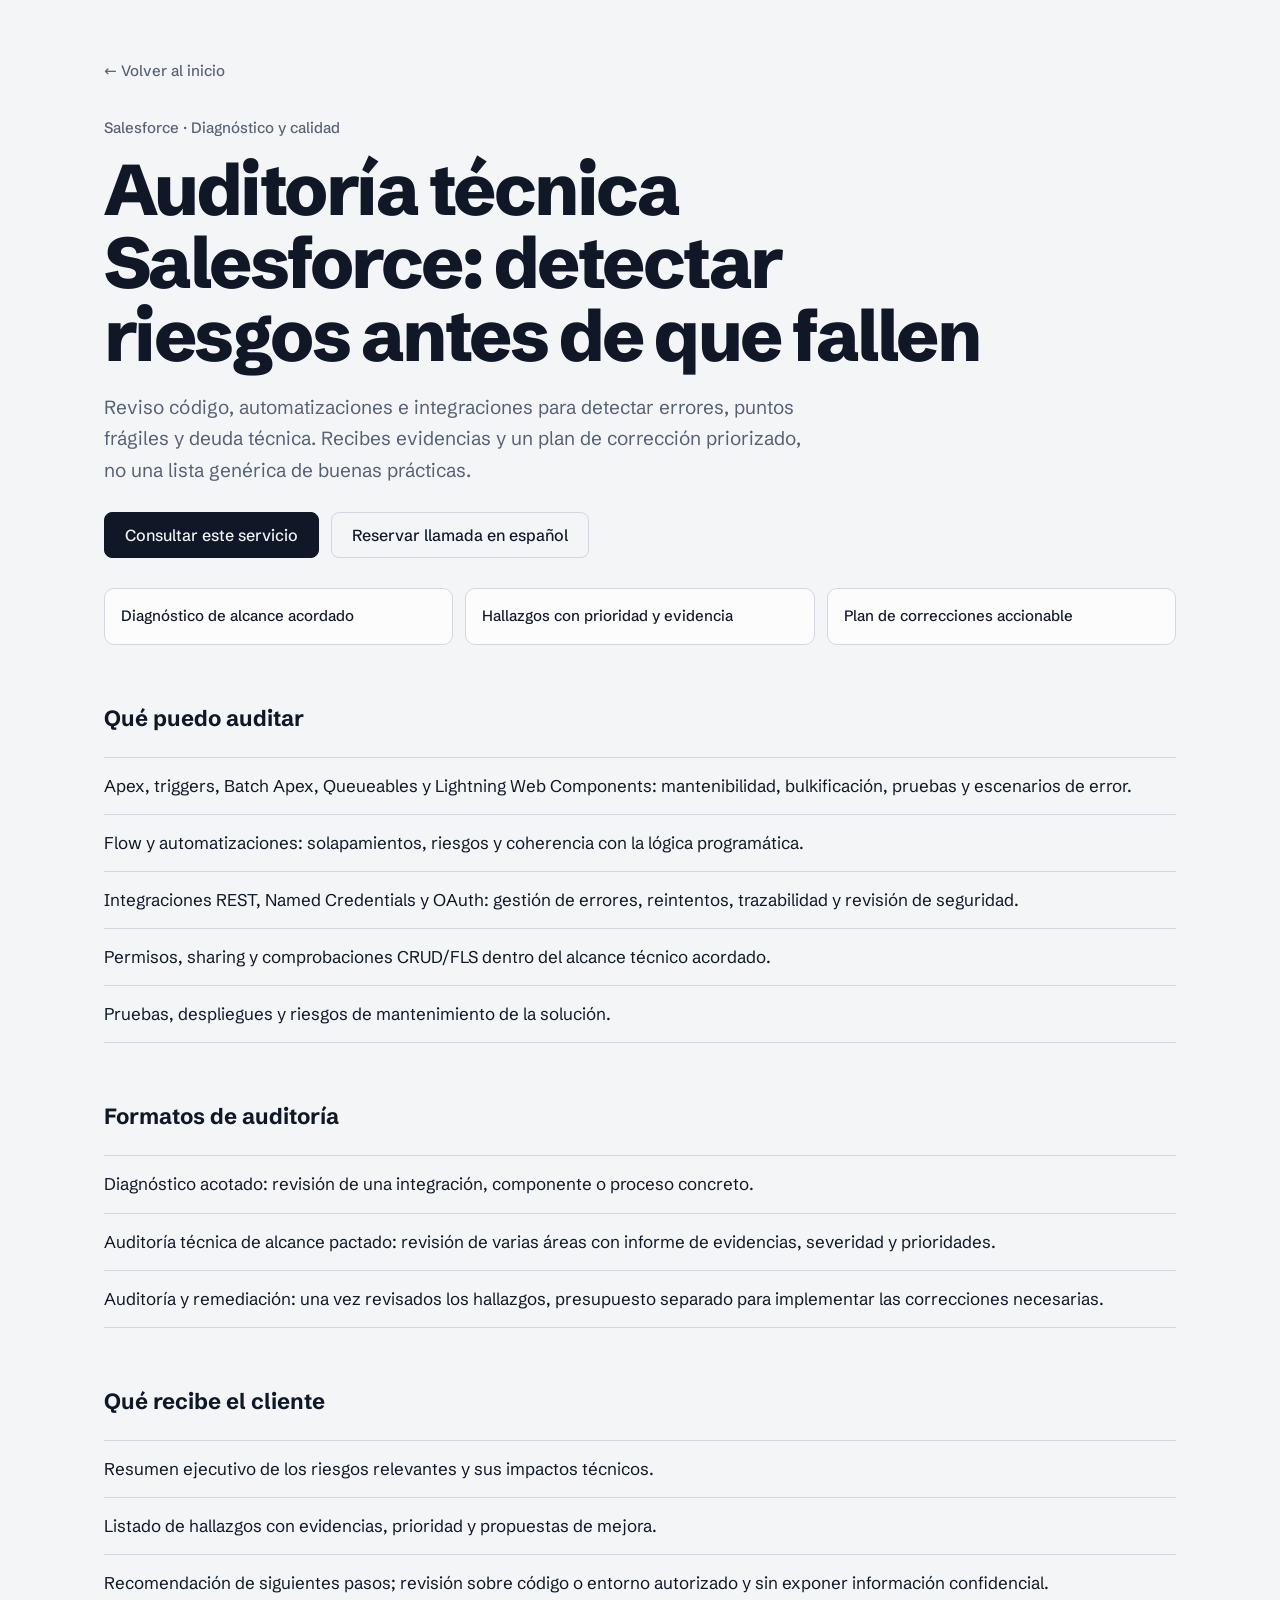
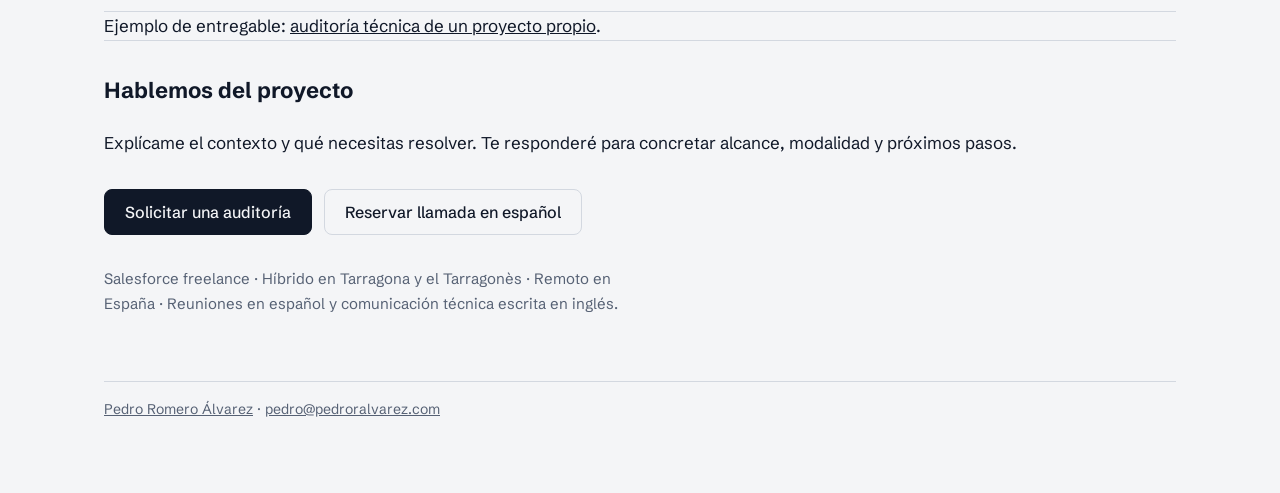
==== commit c015ebc1: "ux: improve service conversion and visible contact for public/auditoria-salesforce/index.html" ====
--- a/public/auditoria-salesforce/index.html
+++ b/public/auditoria-salesforce/index.html
@@ -24,11 +24,20 @@
 </head>
 <body>
 <a class="skip" href="#main">Saltar al contenido</a>
-<main id="main" class="wrap caso" tabindex="-1">
+<main id="main" class="wrap caso service-page" tabindex="-1">
   <a class="caso-back" href="/">← Volver al inicio</a>
   <p class="eyebrow">Salesforce · Diagnóstico y calidad</p>
   <h1>Auditoría técnica Salesforce: detectar riesgos antes de que fallen</h1>
   <p class="lead">Reviso código, automatizaciones e integraciones para detectar errores, puntos frágiles y deuda técnica. Recibes evidencias y un plan de corrección priorizado, no una lista genérica de buenas prácticas.</p>
+  <div class="actions service-page-actions">
+    <a class="btn btn-primary" href="mailto:pedro@pedroralvarez.com?subject=Auditor%C3%ADa%20t%C3%A9cnica%20Salesforce">Consultar este servicio</a>
+    <a class="btn btn-quiet" href="https://cal.com/pedro-romero-alvarez/30min" rel="noopener noreferrer">Reservar llamada en español</a>
+  </div>
+  <ul class="service-page-facts" aria-label="Aspectos clave del servicio">
+    <li>Diagnóstico de alcance acordado</li>
+    <li>Hallazgos con prioridad y evidencia</li>
+    <li>Plan de correcciones accionable</li>
+  </ul>
   <section>
     <h2>Qué puedo auditar</h2>
     <ul>
@@ -55,14 +64,15 @@
       <li>Recomendación de siguientes pasos; revisión sobre código o entorno autorizado y sin exponer información confidencial.</li>
     </ul>
   </section>
-  <section>
+  <p class="related-case">Ejemplo de entregable: <a href="/caso/auditoria-candidaturas/">auditoría técnica de un proyecto propio</a>.</p>
+  <section class="service-page-cta">
     <h2>Hablemos del proyecto</h2>
     <p>Explícame el contexto y qué necesitas resolver. Te responderé para concretar alcance, modalidad y próximos pasos.</p>
     <div class="actions">
       <a class="btn btn-primary" href="mailto:pedro@pedroralvarez.com?subject=Solicitar%20una%20auditor%C3%ADa">Solicitar una auditoría</a>
       <a class="btn btn-quiet" href="https://cal.com/pedro-romero-alvarez/30min" rel="noopener noreferrer">Reservar llamada en español</a>
     </div>
-    <p class="contact-note">Salesforce freelance: híbrido en Tarragona y el Tarragonès, remoto en España. Proyectos con documentación y comunicación escrita en inglés, sin reuniones en inglés por ahora.</p>
+    <p class="contact-note">Salesforce freelance · Híbrido en Tarragona y el Tarragonès · Remoto en España · Reuniones en español y comunicación técnica escrita en inglés.</p>
   </section>
   <footer><a href="/">Pedro Romero Álvarez</a> · <a href="mailto:pedro@pedroralvarez.com">pedro@pedroralvarez.com</a></footer>
 </main>
--- a/public/styles.css
+++ b/public/styles.css
@@ -339,6 +339,61 @@
 .notfound .lead { margin-top: 0; }
 .notfound .actions { margin-top: 8px; }
 
+/* Refuerzo comercial: legibilidad, evidencia y servicios sin ocultar.
+   Conserva la tipografía, la paleta y la simulación de integración originales. */
+.hero { padding-top: 72px; padding-bottom: 32px; }
+.hero-kicker { font: 500 .8125rem/1.5 var(--mono); color: var(--graphite); letter-spacing: .01em; margin-bottom: 18px; }
+.hero-copy h1 { font-size: clamp(2.3rem, 4.5vw, 3.9rem); line-height: 1.07; max-width: 14ch; }
+.hero-intro { margin-top: 24px; }
+.hero-intro .lead { max-width: 55ch; font-size: 1.0625rem; line-height: 1.6; }
+.hero-actions { margin-top: 26px; }
+.hero-credentials { display: grid; grid-template-columns: repeat(2, minmax(0, 1fr)); gap: 14px; list-style: none; margin: 24px 0 0; padding: 18px 0 0; border-top: 1px solid var(--rule); }
+.hero-credentials li { display: grid; gap: 3px; min-width: 0; }
+.hero-credentials strong { font-size: 1rem; line-height: 1.4; }
+.hero-credentials span { font-size: .8125rem; line-height: 1.5; color: var(--graphite); }
+.hero-meta { margin-top: 28px; }
+.section-intro { margin: -22px 0 32px; max-width: 68ch; color: var(--graphite); }
+.service-cards { display: grid; grid-template-columns: repeat(3, minmax(0, 1fr)); gap: 16px; margin: 0 0 48px; }
+.service-card { min-width: 0; display: flex; flex-direction: column; align-items: flex-start; gap: 14px; padding: 28px 24px; border: 1px solid var(--rule); border-radius: 12px; background: var(--surface); }
+.service-card-label { font: 500 .75rem/1.5 var(--mono); color: var(--graphite); }
+.service-card h3 { font-size: 1.35rem; line-height: 1.2; letter-spacing: -.02em; }
+.service-card p:not(.service-card-label) { color: var(--graphite); line-height: 1.6; }
+.service-card a { margin-top: auto; padding-top: 4px; color: var(--ink); font-weight: 700; text-underline-offset: 5px; }
+.service-card a:hover, .section-link:hover { text-decoration-thickness: 2px; }
+.services-more-title { margin-bottom: 22px; font-size: 1.1875rem; }
+.section-link { color: var(--ink); font-weight: 600; text-underline-offset: 5px; }
+.case-heading { align-items: end; }
+.contact-intro { color: var(--graphite); max-width: 57ch; margin-top: -18px; }
+.service-page .service-page-actions { margin-top: 26px; margin-bottom: 28px; }
+.service-page .service-page-facts { display: grid; grid-template-columns: repeat(3, minmax(0, 1fr)); gap: 12px; list-style: none; margin: 30px 0 0; padding: 0; border: none; }
+.service-page .service-page-facts li { padding: 16px; background: var(--surface); border: 1px solid var(--rule); border-radius: 10px; font-size: .9375rem; font-weight: 500; line-height: 1.5; color: var(--ink); }
+.service-page .service-page-cta { border-top: 1px solid var(--rule); padding-top: 32px; }
+.service-page .service-page-cta h2 { margin-top: 0; }
+@media (min-width: 960px) {
+  .hero-grid { grid-template-columns: minmax(0, 1.08fr) minmax(0, .92fr); gap: 48px; }
+}
+@media (max-width: 800px) {
+  .service-cards { grid-template-columns: 1fr; }
+  .service-card { padding: 24px; }
+  .service-page .service-page-facts { grid-template-columns: 1fr; }
+}
+@media (max-width: 600px) {
+  .hero { padding-top: 50px; }
+  .hero-copy h1 { max-width: 16ch; }
+  .hero-grid { gap: 28px; }
+  .hero-credentials { grid-template-columns: 1fr 1fr; gap: 10px; }
+  .hero .log { font-size: .75rem; }
+  .block { padding: 64px 0; }
+  .say { margin-bottom: 30px; }
+  .section-intro { margin-top: -12px; }
+  .service-cards { margin-bottom: 34px; }
+  .hero-actions .btn { justify-content: center; }
+}
+@media (max-width: 390px) {
+  .hero-credentials { grid-template-columns: 1fr; }
+  .hero-actions { flex-direction: column; align-items: stretch; }
+}
+
 @media (prefers-reduced-motion: reduce) {
   html { scroll-behavior: auto; }
   *, ::before, ::after { animation: none !important; transition: none !important; }
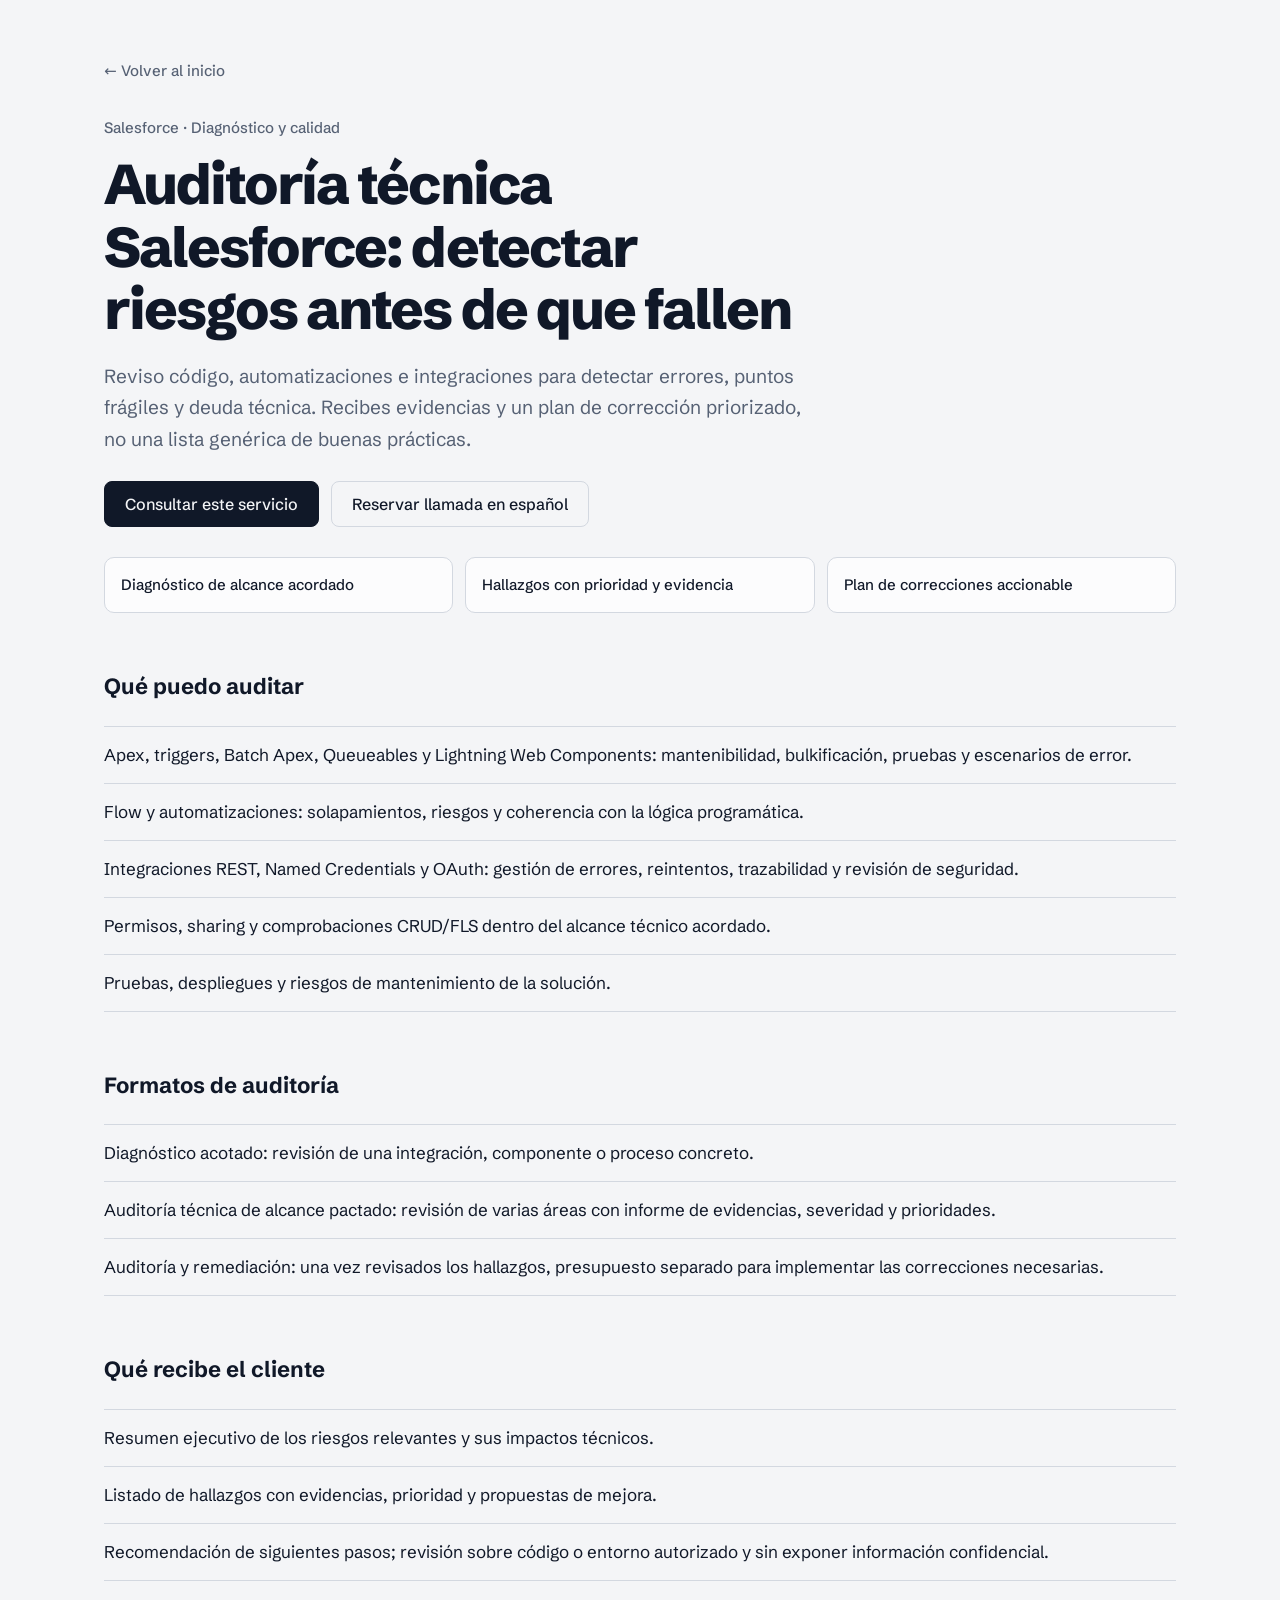
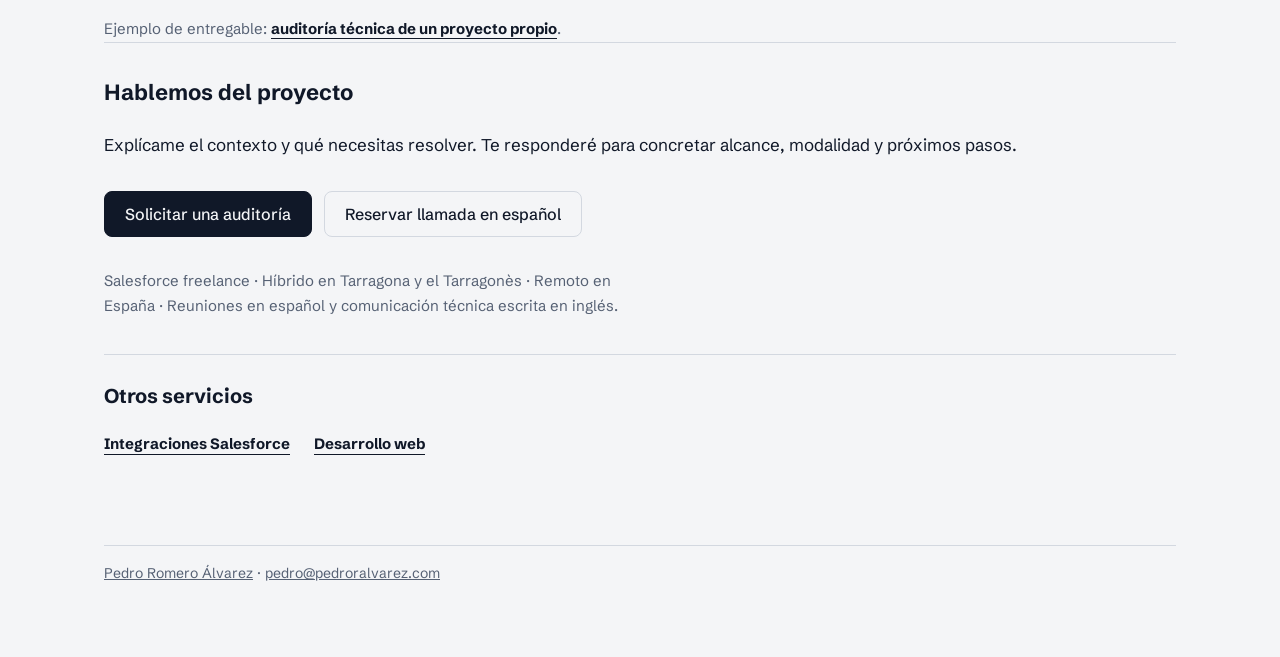
==== commit 858043bf: "seo: add useful cross-links between service pages" ====
--- a/public/auditoria-salesforce/index.html
+++ b/public/auditoria-salesforce/index.html
@@ -74,6 +74,11 @@
     </div>
     <p class="contact-note">Salesforce freelance · Híbrido en Tarragona y el Tarragonès · Remoto en España · Reuniones en español y comunicación técnica escrita en inglés.</p>
   </section>
+  <aside class="service-related" aria-label="Otros servicios">
+    <h2>Otros servicios</h2>
+    <nav aria-label="Más servicios"><a href="/integraciones-salesforce/">Integraciones Salesforce</a>
+      <a href="/paginas-web/">Desarrollo web</a></nav>
+  </aside>
   <footer><a href="/">Pedro Romero Álvarez</a> · <a href="mailto:pedro@pedroralvarez.com">pedro@pedroralvarez.com</a></footer>
 </main>
 </body>
--- a/public/styles.css
+++ b/public/styles.css
@@ -364,7 +364,20 @@
 .section-link { color: var(--ink); font-weight: 600; text-underline-offset: 5px; }
 .case-heading { align-items: end; }
 .contact-intro { color: var(--graphite); max-width: 57ch; margin-top: -18px; }
+.contact-chooser { display: grid; grid-template-columns: repeat(2, minmax(0, 1fr)); gap: 10px; max-width: 760px; margin: 26px 0 28px; }
+.contact-chooser a { display: flex; align-items: center; justify-content: space-between; gap: 14px; padding: 14px 16px; border: 1px solid var(--rule); border-radius: 9px; color: var(--ink); text-decoration: none; font-weight: 600; font-size: .9375rem; background: var(--surface); transition: border-color .2s ease; }
+.contact-chooser a:hover, .contact-chooser a:focus-visible { border-color: var(--ink); }
+.contact-chooser span { color: var(--graphite); flex: none; }
+.service-page .service-related { display: grid; gap: 12px; padding: 24px 0; border-top: 1px solid var(--rule); margin-top: 36px; }
+.service-page .service-related h2 { margin: 0 0 8px; font-size: 1.25rem; }
+.service-page .service-related nav { display: flex; gap: 12px 24px; flex-wrap: wrap; }
+.service-page .service-related a { font-size: .9375rem; color: var(--ink); font-weight: 600; text-underline-offset: 5px; }
+@media (max-width: 560px) { .contact-chooser { grid-template-columns: 1fr; } }
+.service-page h1 { max-width: 21ch; font-size: clamp(2.2rem, 4.6vw, 3.5rem); line-height: 1.12; }
+.service-page > .lead { max-width: 70ch; }
 .service-page .service-page-actions { margin-top: 26px; margin-bottom: 28px; }
+.service-page .related-case { margin-top: 36px; color: var(--graphite); font-size: .9375rem; }
+.service-page .related-case a { color: var(--ink); font-weight: 600; text-underline-offset: 4px; }
 .service-page .service-page-facts { display: grid; grid-template-columns: repeat(3, minmax(0, 1fr)); gap: 12px; list-style: none; margin: 30px 0 0; padding: 0; border: none; }
 .service-page .service-page-facts li { padding: 16px; background: var(--surface); border: 1px solid var(--rule); border-radius: 10px; font-size: .9375rem; font-weight: 500; line-height: 1.5; color: var(--ink); }
 .service-page .service-page-cta { border-top: 1px solid var(--rule); padding-top: 32px; }
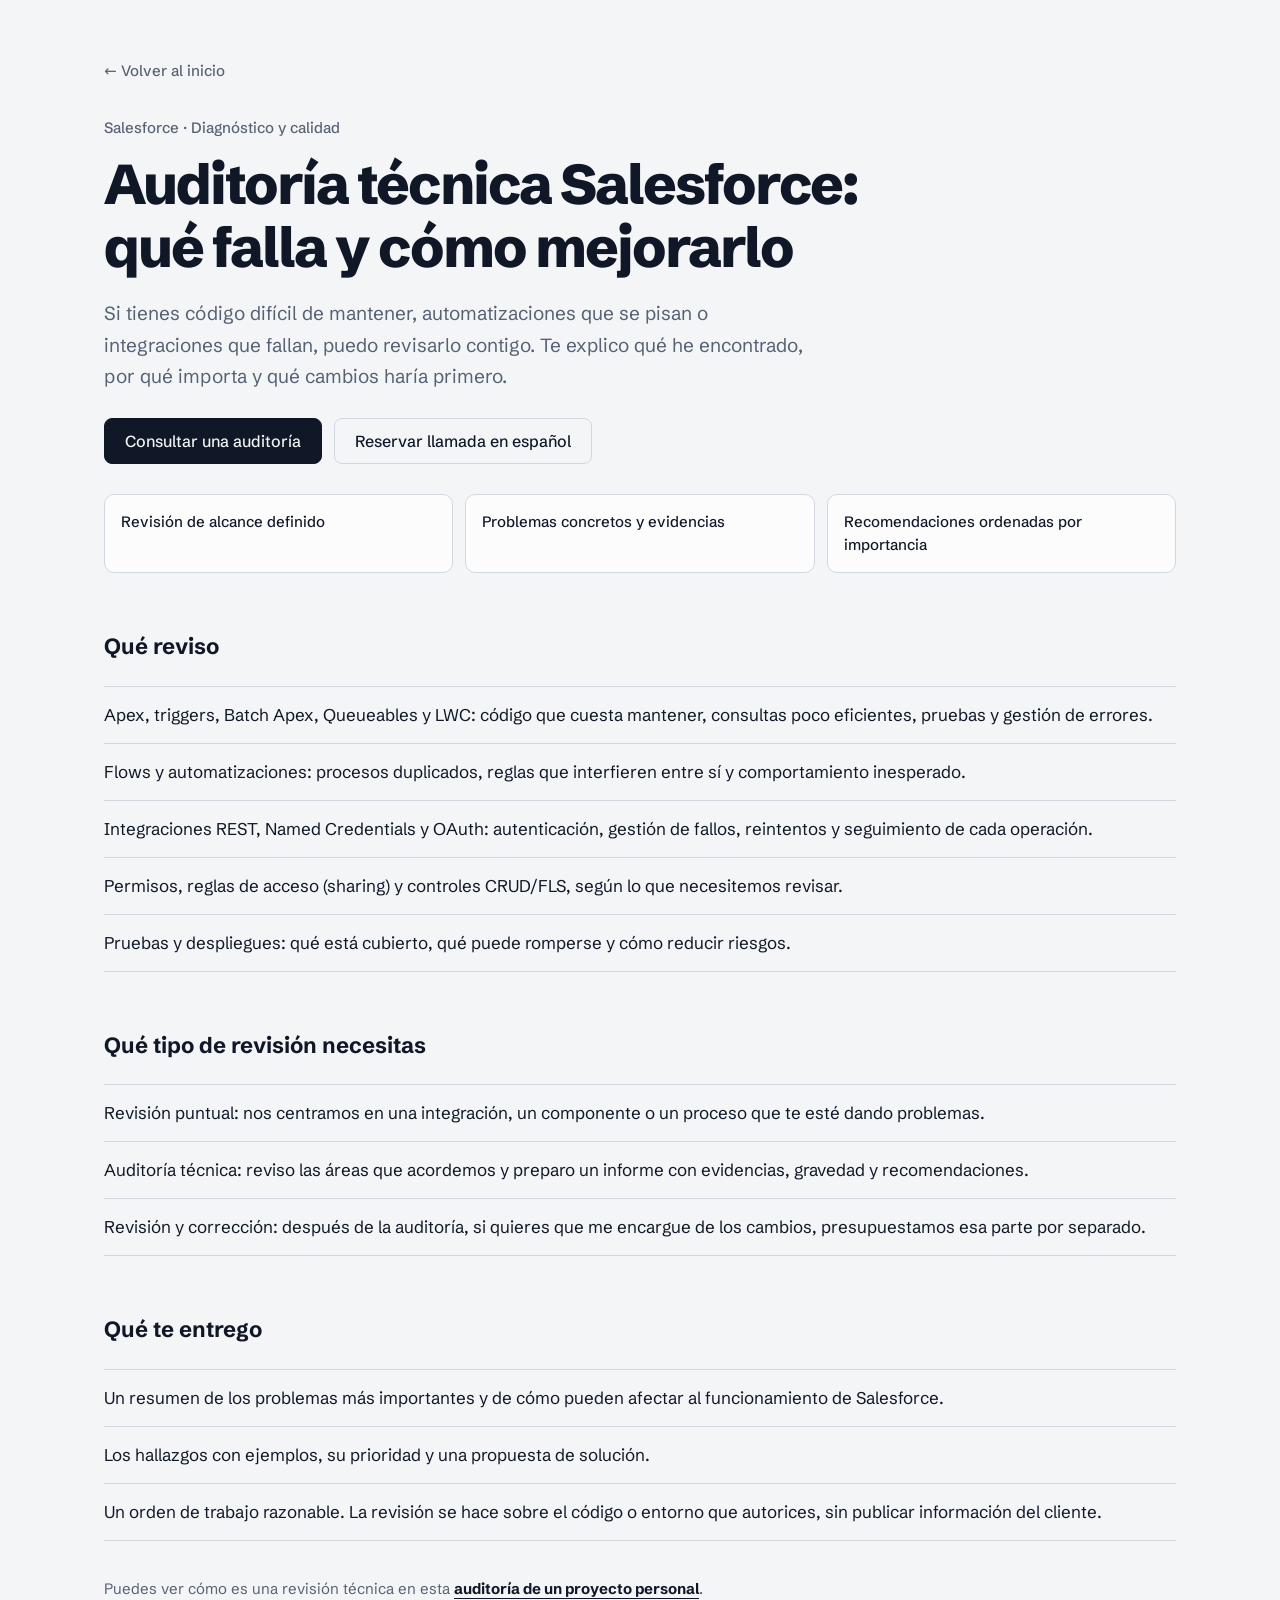
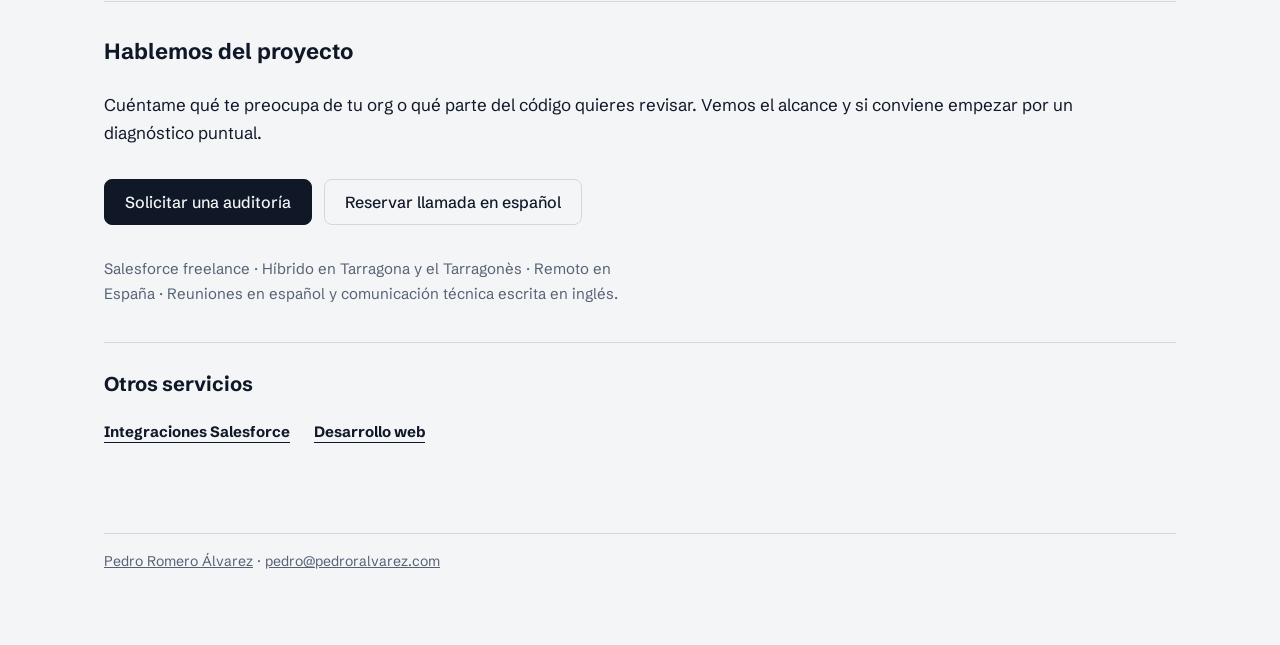
==== commit bdce4bae: "copy: make Salesforce audit offer clearer and less formulaic" ====
--- a/public/auditoria-salesforce/index.html
+++ b/public/auditoria-salesforce/index.html
@@ -4,19 +4,19 @@
   <meta charset="utf-8" />
   <meta name="viewport" content="width=device-width, initial-scale=1" />
   <title>Auditoría técnica Salesforce | Apex, Flow e integraciones | Pedro Romero</title>
-  <meta name="description" content="Auditorías técnicas de Salesforce: Apex, LWC, Flow, integraciones, permisos, pruebas y deuda técnica. Informe priorizado y plan de mejora." />
+  <meta name="description" content="Auditorías Salesforce de Apex, LWC, Flow, integraciones y permisos. Te explico qué problemas encuentro, su impacto y qué conviene corregir primero." />
   <meta name="theme-color" content="#f4f5f7" />
   <link rel="icon" href="/favicon.svg" type="image/svg+xml" />
   <link rel="canonical" href="https://www.pedroralvarez.com/auditoria-salesforce/" />
   <meta property="og:type" content="website" />
   <meta property="og:locale" content="es_ES" />
   <meta property="og:title" content="Auditoría técnica Salesforce | Apex, Flow e integraciones | Pedro Romero" />
-  <meta property="og:description" content="Auditorías técnicas de Salesforce: Apex, LWC, Flow, integraciones, permisos, pruebas y deuda técnica. Informe priorizado y plan de mejora." />
+  <meta property="og:description" content="Auditorías Salesforce de Apex, LWC, Flow, integraciones y permisos. Te explico qué problemas encuentro, su impacto y qué conviene corregir primero." />
   <meta property="og:url" content="https://www.pedroralvarez.com/auditoria-salesforce/" />
   <meta property="og:image" content="https://www.pedroralvarez.com/og.png" />
   <meta name="twitter:card" content="summary_large_image" />
   <script type="application/ld+json">
-    {"@context":"https://schema.org","@type":"BreadcrumbList","itemListElement":[{"@type":"ListItem","position":1,"name":"Inicio","item":"https://www.pedroralvarez.com/"},{"@type":"ListItem","position":2,"name":"Auditoría técnica Salesforce: detectar riesgos antes de que fallen","item":"https://www.pedroralvarez.com/auditoria-salesforce/"}]}
+    {"@context":"https://schema.org","@type":"BreadcrumbList","itemListElement":[{"@type":"ListItem","position":1,"name":"Inicio","item":"https://www.pedroralvarez.com/"},{"@type":"ListItem","position":2,"name":"Auditoría técnica Salesforce: qué falla y cómo mejorarlo","item":"https://www.pedroralvarez.com/auditoria-salesforce/"}]}
   </script>
   <script src="../theme.js"></script>
   <link rel="stylesheet" href="../styles.css" />
@@ -27,47 +27,47 @@
 <main id="main" class="wrap caso service-page" tabindex="-1">
   <a class="caso-back" href="/">← Volver al inicio</a>
   <p class="eyebrow">Salesforce · Diagnóstico y calidad</p>
-  <h1>Auditoría técnica Salesforce: detectar riesgos antes de que fallen</h1>
-  <p class="lead">Reviso código, automatizaciones e integraciones para detectar errores, puntos frágiles y deuda técnica. Recibes evidencias y un plan de corrección priorizado, no una lista genérica de buenas prácticas.</p>
+  <h1>Auditoría técnica Salesforce: qué falla y cómo mejorarlo</h1>
+  <p class="lead">Si tienes código difícil de mantener, automatizaciones que se pisan o integraciones que fallan, puedo revisarlo contigo. Te explico qué he encontrado, por qué importa y qué cambios haría primero.</p>
   <div class="actions service-page-actions">
-    <a class="btn btn-primary" href="mailto:pedro@pedroralvarez.com?subject=Auditor%C3%ADa%20t%C3%A9cnica%20Salesforce">Consultar este servicio</a>
+    <a class="btn btn-primary" href="mailto:pedro@pedroralvarez.com?subject=Auditor%C3%ADa%20t%C3%A9cnica%20Salesforce">Consultar una auditoría</a>
     <a class="btn btn-quiet" href="https://cal.com/pedro-romero-alvarez/30min" rel="noopener noreferrer">Reservar llamada en español</a>
   </div>
   <ul class="service-page-facts" aria-label="Aspectos clave del servicio">
-    <li>Diagnóstico de alcance acordado</li>
-    <li>Hallazgos con prioridad y evidencia</li>
-    <li>Plan de correcciones accionable</li>
+    <li>Revisión de alcance definido</li>
+    <li>Problemas concretos y evidencias</li>
+    <li>Recomendaciones ordenadas por importancia</li>
   </ul>
   <section>
-    <h2>Qué puedo auditar</h2>
+    <h2>Qué reviso</h2>
     <ul>
-      <li>Apex, triggers, Batch Apex, Queueables y Lightning Web Components: mantenibilidad, bulkificación, pruebas y escenarios de error.</li>
-      <li>Flow y automatizaciones: solapamientos, riesgos y coherencia con la lógica programática.</li>
-      <li>Integraciones REST, Named Credentials y OAuth: gestión de errores, reintentos, trazabilidad y revisión de seguridad.</li>
-      <li>Permisos, sharing y comprobaciones CRUD/FLS dentro del alcance técnico acordado.</li>
-      <li>Pruebas, despliegues y riesgos de mantenimiento de la solución.</li>
+      <li>Apex, triggers, Batch Apex, Queueables y LWC: código que cuesta mantener, consultas poco eficientes, pruebas y gestión de errores.</li>
+      <li>Flows y automatizaciones: procesos duplicados, reglas que interfieren entre sí y comportamiento inesperado.</li>
+      <li>Integraciones REST, Named Credentials y OAuth: autenticación, gestión de fallos, reintentos y seguimiento de cada operación.</li>
+      <li>Permisos, reglas de acceso (sharing) y controles CRUD/FLS, según lo que necesitemos revisar.</li>
+      <li>Pruebas y despliegues: qué está cubierto, qué puede romperse y cómo reducir riesgos.</li>
     </ul>
   </section>
   <section>
-    <h2>Formatos de auditoría</h2>
+    <h2>Qué tipo de revisión necesitas</h2>
     <ul>
-      <li>Diagnóstico acotado: revisión de una integración, componente o proceso concreto.</li>
-      <li>Auditoría técnica de alcance pactado: revisión de varias áreas con informe de evidencias, severidad y prioridades.</li>
-      <li>Auditoría y remediación: una vez revisados los hallazgos, presupuesto separado para implementar las correcciones necesarias.</li>
+      <li>Revisión puntual: nos centramos en una integración, un componente o un proceso que te esté dando problemas.</li>
+      <li>Auditoría técnica: reviso las áreas que acordemos y preparo un informe con evidencias, gravedad y recomendaciones.</li>
+      <li>Revisión y corrección: después de la auditoría, si quieres que me encargue de los cambios, presupuestamos esa parte por separado.</li>
     </ul>
   </section>
   <section>
-    <h2>Qué recibe el cliente</h2>
+    <h2>Qué te entrego</h2>
     <ul>
-      <li>Resumen ejecutivo de los riesgos relevantes y sus impactos técnicos.</li>
-      <li>Listado de hallazgos con evidencias, prioridad y propuestas de mejora.</li>
-      <li>Recomendación de siguientes pasos; revisión sobre código o entorno autorizado y sin exponer información confidencial.</li>
+      <li>Un resumen de los problemas más importantes y de cómo pueden afectar al funcionamiento de Salesforce.</li>
+      <li>Los hallazgos con ejemplos, su prioridad y una propuesta de solución.</li>
+      <li>Un orden de trabajo razonable. La revisión se hace sobre el código o entorno que autorices, sin publicar información del cliente.</li>
     </ul>
   </section>
-  <p class="related-case">Ejemplo de entregable: <a href="/caso/auditoria-candidaturas/">auditoría técnica de un proyecto propio</a>.</p>
+  <p class="related-case">Puedes ver cómo es una revisión técnica en esta <a href="/caso/auditoria-candidaturas/">auditoría de un proyecto personal</a>.</p>
   <section class="service-page-cta">
     <h2>Hablemos del proyecto</h2>
-    <p>Explícame el contexto y qué necesitas resolver. Te responderé para concretar alcance, modalidad y próximos pasos.</p>
+    <p>Cuéntame qué te preocupa de tu org o qué parte del código quieres revisar. Vemos el alcance y si conviene empezar por un diagnóstico puntual.</p>
     <div class="actions">
       <a class="btn btn-primary" href="mailto:pedro@pedroralvarez.com?subject=Solicitar%20una%20auditor%C3%ADa">Solicitar una auditoría</a>
       <a class="btn btn-quiet" href="https://cal.com/pedro-romero-alvarez/30min" rel="noopener noreferrer">Reservar llamada en español</a>
--- a/public/styles.css
+++ b/public/styles.css
@@ -407,6 +407,26 @@
   .hero-actions { flex-direction: column; align-items: stretch; }
 }
 
+/* Movimiento editorial discreto: solo al entrar y al interactuar; sin JS adicional. */
+@keyframes soft-entrance {
+  from { opacity: 0; transform: translateY(8px); }
+  to { opacity: 1; transform: translateY(0); }
+}
+@media (prefers-reduced-motion: no-preference) {
+  .hero-kicker { animation: soft-entrance .3s var(--ease) both; }
+  .hero-copy h1 { animation: soft-entrance .4s var(--ease) .05s both; }
+  .hero-intro { animation: soft-entrance .42s var(--ease) .1s both; }
+  .hero-actions { animation: soft-entrance .42s var(--ease) .15s both; }
+  .service-card { transition: transform .22s var(--ease), border-color .22s ease, box-shadow .22s ease; }
+  .service-card:focus-within { border-color: var(--ink); }
+  .service-card a span, .contact-chooser a span { display: inline-block; transition: transform .2s var(--ease); }
+  .service-card:focus-within a span, .contact-chooser a:focus-visible span { transform: translateX(3px); }
+}
+@media (hover: hover) and (prefers-reduced-motion: no-preference) {
+  .service-card:hover { transform: translateY(-3px); border-color: var(--graphite); box-shadow: 0 8px 22px rgba(16, 24, 40, .055); }
+  .service-card:hover a span, .contact-chooser a:hover span { transform: translateX(3px); }
+}
+
 @media (prefers-reduced-motion: reduce) {
   html { scroll-behavior: auto; }
   *, ::before, ::after { animation: none !important; transition: none !important; }
